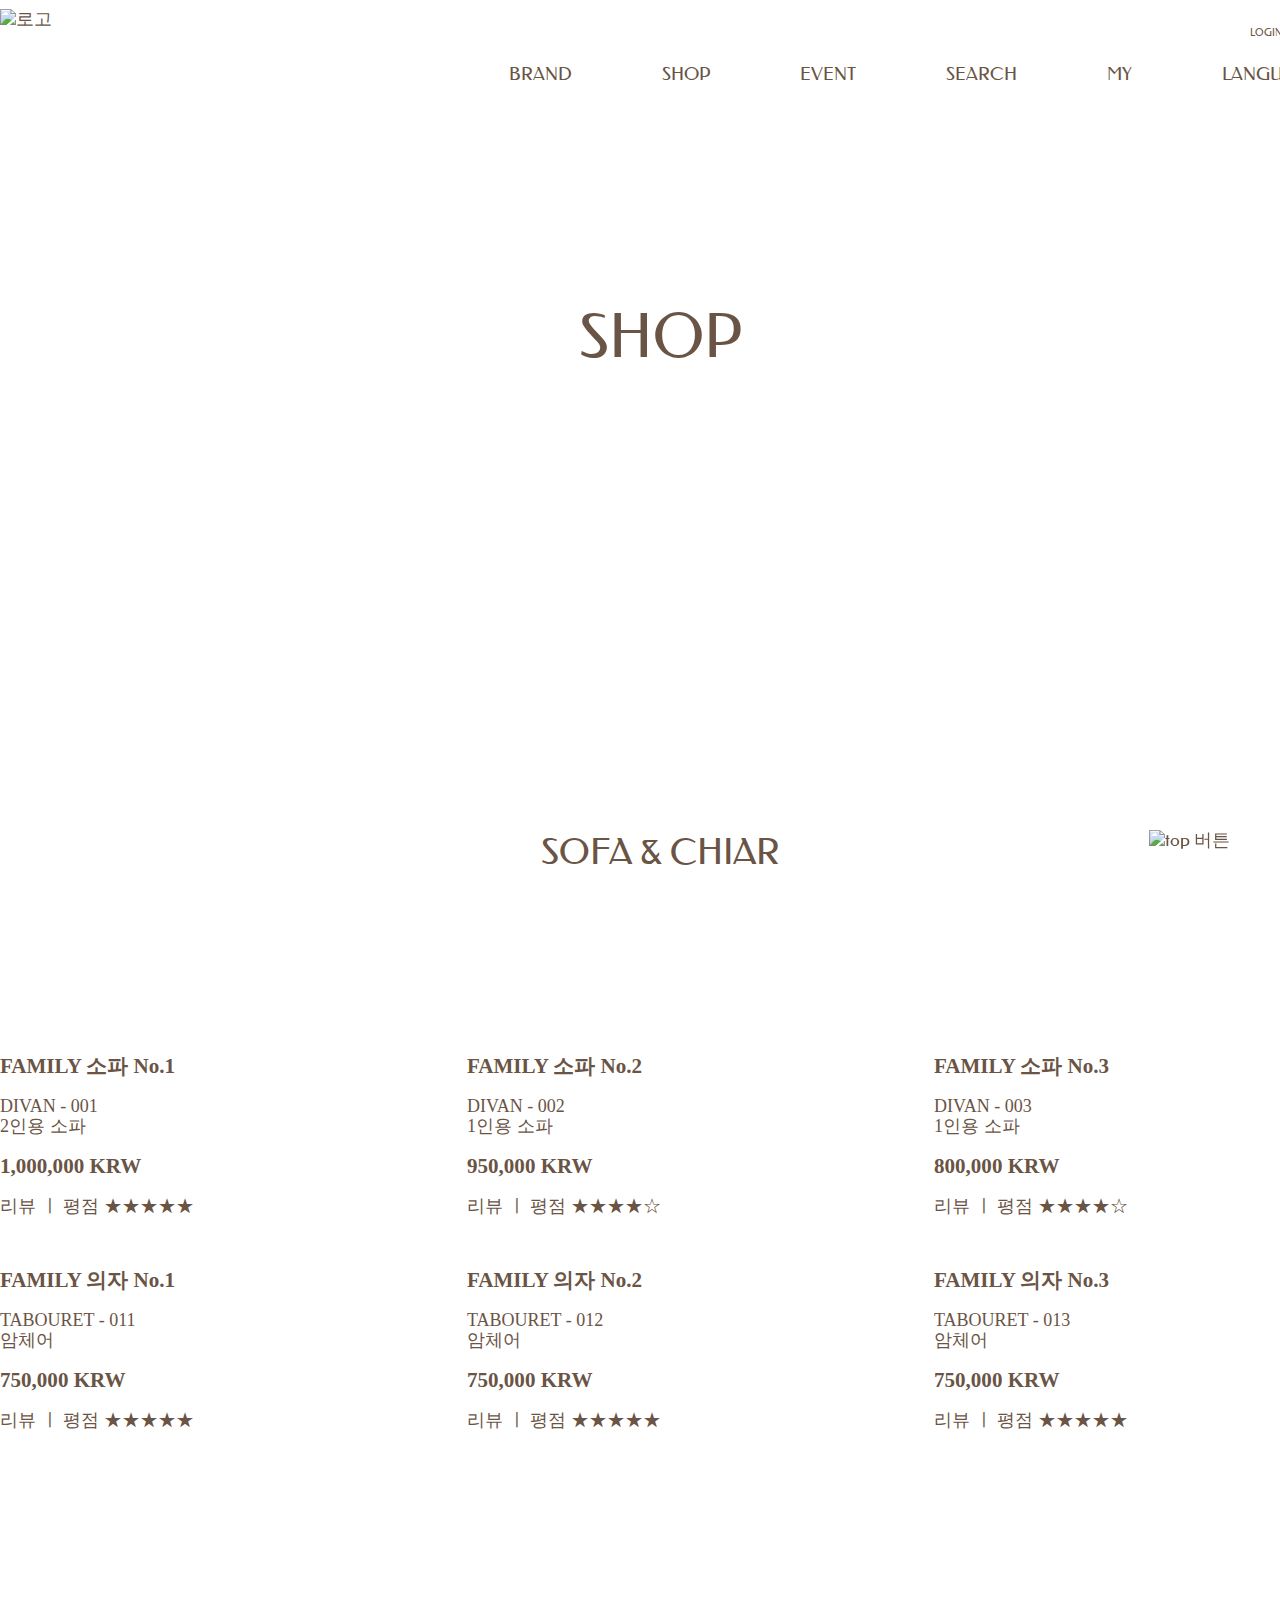
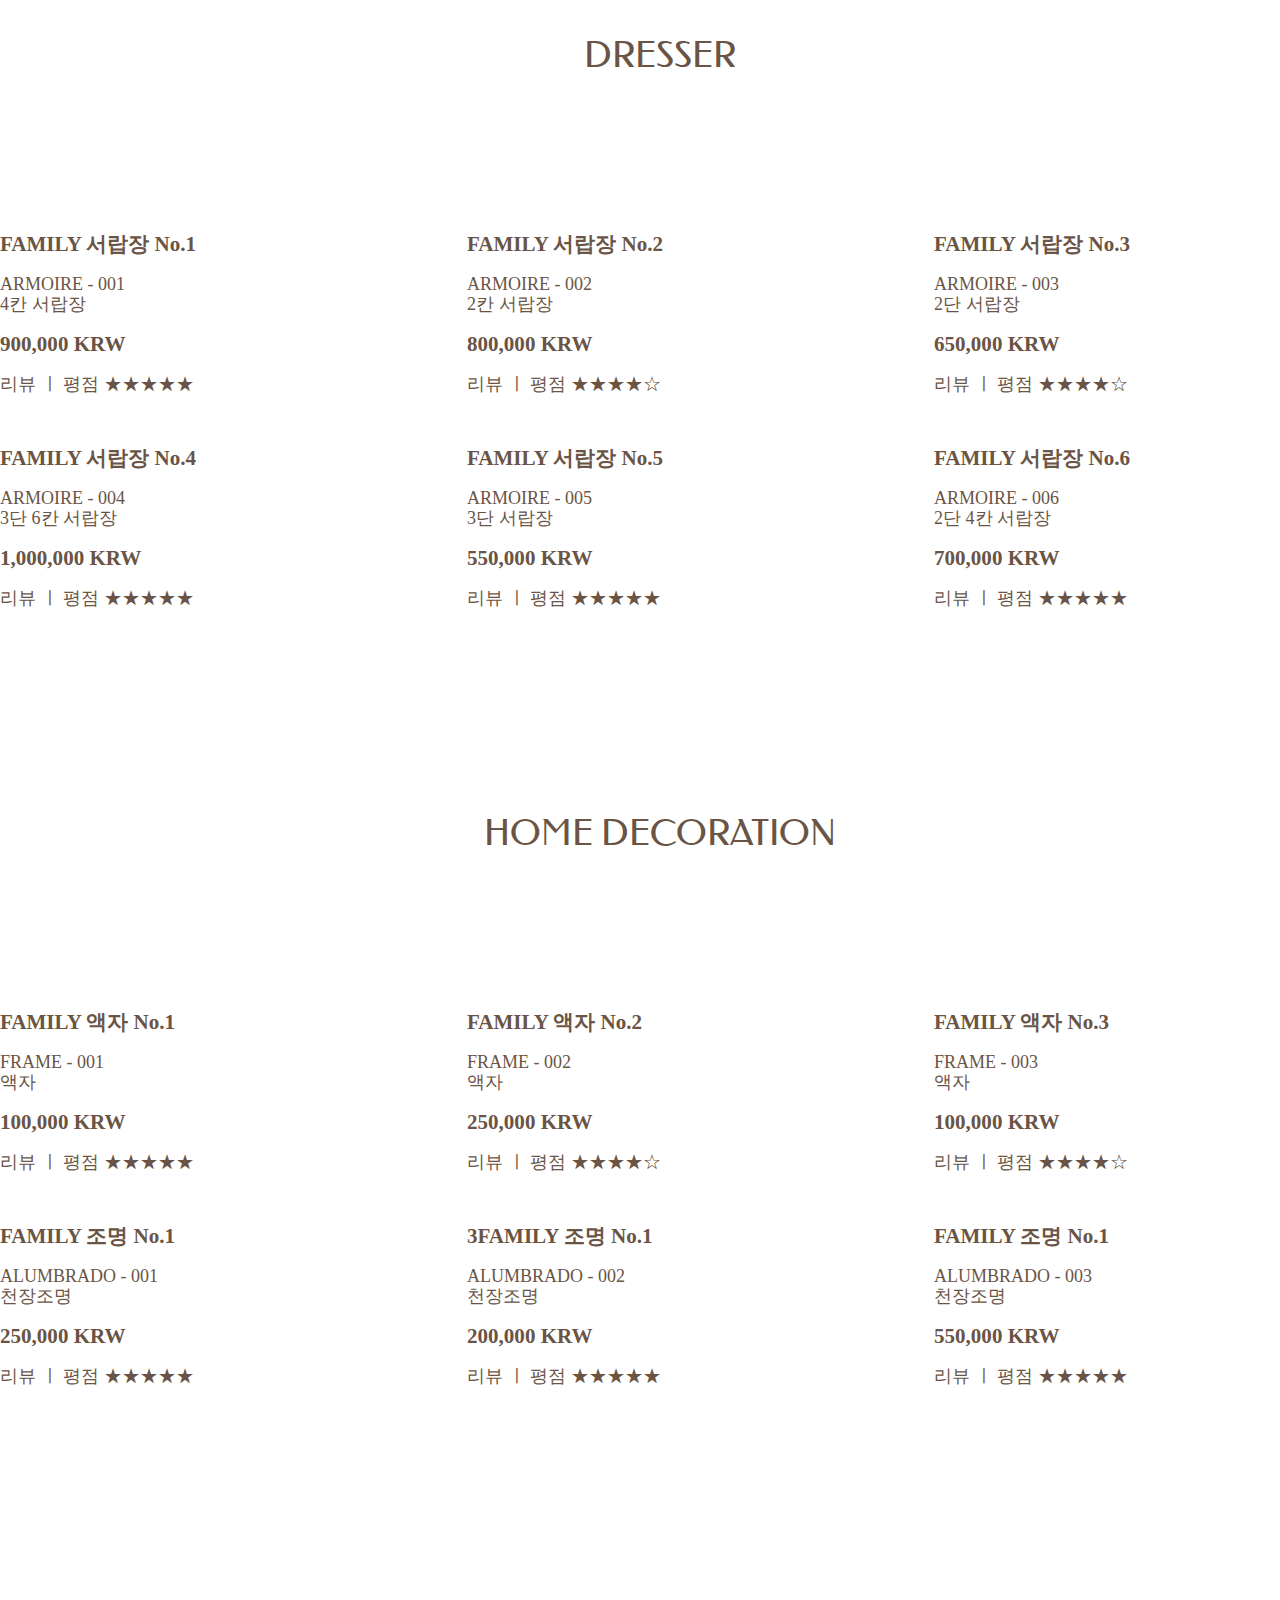
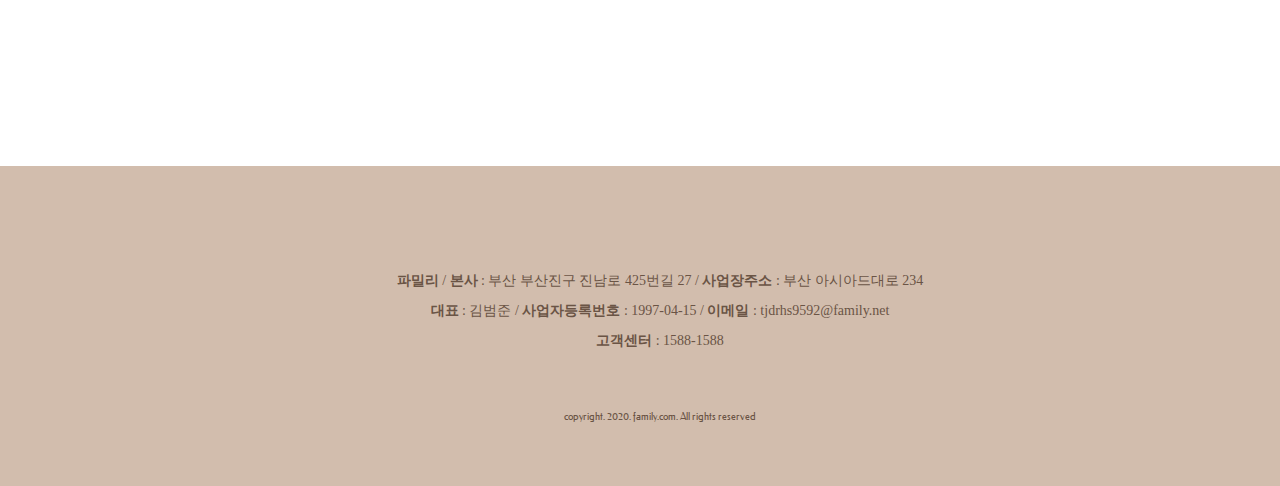
==== fuinitlre.html @ 47c03c21 "Add files via upload" ====
<!DOCTYPE html>
<html lang="ko">
<head>
    <meta charset="UTF-8">
    <meta http-equiv="X-UA-Compatible" content="IE=edge">
    <meta name="viewport" content="1400px">
    <title>SHOP</title>
    <link href="./logo.png" rel="icon" type="image/png" sizes="32x32">
    <link rel="preconnect" href="https://fonts.googleapis.com">
<link rel="preconnect" href="https://fonts.gstatic.com" crossorigin>
<link href="https://fonts.googleapis.com/css2?family=Federo&family=Open+Sans:ital,wght@0,400;0,500;0,600;0,700;0,800;1,300;1,400;1,500;1,600;1,700;1,800&display=swap" rel="stylesheet">
    <link href="https://unpkg.com/aos@2.3.1/dist/aos.css" rel="stylesheet">
    <link href="css/swiper.css" rel="stylesheet" type="text/css"><!-- 수정X -->
	<link href="css/slidebanner.css" rel="stylesheet" type="text/css"><!--디자인에 맞게 수정-->
    <link rel="stylesheet" href="./fuinitlre.css">
</head>

<body>
    <div id="header"><!--헤더-->
        <div class="header_inner"><!--네비게이션-->
            <a href="./index.html"><img src="./img/Layer37.png" alt="로고"></a>
            <div class="header_right">
            <p><a href="#">LOGIN</a><a href="#">JOIN</a></p>
            <ul class="nav">
                <li>
                    <a href="./sub1.html">BRAND</a>
                    <ul class="sub">
                        <li><a href="./sub1.html">BRAND</a></li>
                        <li><a href="./sub2.html">LOGO</a></li>
                        <li><a href="./sub3.html">ROAD</a></li>
                    </ul>
                </li>
                <li>
                    <a href="./fuinitlre.html">SHOP</a>
                    <ul class="sub">
                        <li><a href="./fuinitlre.html#sofa">SOFA & CHAIR</a></li>
                        <li><a href="./fuinitlre.html#dresser">DRESSER</a></li>
                        <li><a href="./fuinitlre.html#decoration">HOME DECORATION</a></li>
                    </ul>
                </li>
                <li>
                    <a href="./event.html">EVENT</a>
                    <ul class="sub">
                        <li><a href="./event.html#a">COUPON</a></li>
                        <li><a href="./event.html#b">DELIVER</a></li>
                        <li><a href="./event.html#c">CS</a></li>
                    </ul>
                </li>
                <li><a href="#">SEARCH</a></li>
                <li><a href="#">MY</a></li>
                <li>
                    <a href="#">LANGUAGE</a>
                    <ul class="sub">
                        <li><a href="#">KO</a></li>
                        <li><a href="#">EN</a></li>
                    </ul>
                </li>
            </ul>
        </div>
        </div><!--네비게이션-->
    </div><!--헤더-->
<div id="main">
    <p class="main_inner">SHOP</p>
</div>
    
    <div id="button">
       <ul>
        <li><a href="#sofa"><img src="./img/z1.png" alt=""></a></li>
        <li><a href="#dresser"><img src="./img/z2.png" alt=""></a></li>
        <li><a href="#decoration"><img src="./img/z3.png" alt=""></a></li>
       </ul>
    </div>
    
    <div id="sofa" class="sofa">
        <h1 class="a">SOFA & CHIAR</h1>
        <ul>
            <li>
                <a href="./sub4.html"><img src="./img/z4.png" alt="">
                <h3>FAMILY 소파 No.1</h3>
                <p>DIVAN - 001<br>
                    2인용 소파</p>
                <h3>1,000,000 KRW</h3>
                <p>리뷰 ㅣ 평점 ★★★★★<img src="./img/ha.png" alt="" class="ha"></p>
            </a>
        </li>
            <li>
                <a href="#"><img src="./img/z5.png" alt="" class="ma">
                <h3>FAMILY 소파 No.2</h3>
                <p>DIVAN - 002<br>
                    1인용 소파</p>
                <h3>950,000 KRW</h3>
                <p>리뷰 ㅣ 평점 ★★★★☆<img src="./img/ha.png" alt="" class="ha"></p>
                </a>
            </li>
            <li>
                <a href="#"><img src="./img/z6.png" alt="">
                    <h3>FAMILY 소파 No.3</h3>
                    <p>DIVAN - 003<br>
                        1인용 소파</p>
                    <h3>800,000 KRW</h3>
                    <p>리뷰 ㅣ 평점 ★★★★☆<img src="./img/ha.png" alt="" class="ha"></p> 
                </a>
            </li>
            <li>
                <a href="#"><img src="./img/z7.png" alt="">
                    <h3>FAMILY 의자 No.1</h3>
                    <p>TABOURET - 011<br>
                        암체어</p>
                    <h3>750,000 KRW</h3>
                    <p>리뷰 ㅣ 평점 ★★★★★<img src="./img/ha.png" alt="" class="ha"></p> 
                </a>
            </li>
            <li>
                <a href="#"><img src="./img/z8.png" alt="" class="ma">
                    <h3>FAMILY 의자 No.2</h3>
                    <p>TABOURET - 012<br>
                        암체어</p>
                    <h3>750,000 KRW</h3>
                    <p>리뷰 ㅣ 평점 ★★★★★<img src="./img/ha.png" alt="" class="ha"></p>
                </a>
            </li>
            <li>
                <a href="#"><img src="./img/z9.png" alt="">
                    <h3>FAMILY 의자 No.3</h3>
                    <p>TABOURET - 013<br>
                        암체어</p>
                    <h3>750,000 KRW</h3>
                    <p>리뷰 ㅣ 평점 ★★★★★<img src="./img/ha.png" alt="" class="ha"></p>
                </a>
            </li>
        </ul>
    </div>
    <div id="dresser" class="sofa">
        <h1 class="b">DRESSER</h1>
        <ul>
            <li>
                <a href="./sub5.html"><img src="./img/z10.png" alt="">
                <h3>FAMILY 서랍장 No.1</h3>
                <p>ARMOIRE - 001<br>
                    4칸 서랍장</p>
                <h3>900,000 KRW</h3>
                <p>리뷰 ㅣ 평점 ★★★★★<img src="./img/ha.png" alt="" class="ha"></p>
            </a>
        </li>
            <li>
                <a href="#"><img src="./img/z11.png" alt="" class="ma">
                <h3>FAMILY 서랍장 No.2</h3>
                <p>ARMOIRE - 002<br>
                    2칸 서랍장</p>
                <h3>800,000 KRW</h3>
                <p>리뷰 ㅣ 평점 ★★★★☆<img src="./img/ha.png" alt="" class="ha"></p>
                </a>
            </li>
            <li>
                <a href="#"><img src="./img/z12.png" alt="">
                    <h3>FAMILY 서랍장 No.3</h3>
                    <p>ARMOIRE - 003<br>
                        2단 서랍장</p>
                    <h3>650,000 KRW</h3>
                    <p>리뷰 ㅣ 평점 ★★★★☆<img src="./img/ha.png" alt="" class="ha"></p> 
                </a>
            </li>
            <li>
                <a href="#"><img src="./img/z13.png" alt="">
                    <h3>FAMILY 서랍장 No.4</h3>
                    <p>ARMOIRE - 004<br>
                        3단 6칸 서랍장</p>
                    <h3>1,000,000 KRW</h3>
                    <p>리뷰 ㅣ 평점 ★★★★★<img src="./img/ha.png" alt="" class="ha"></p> 
                </a>
            </li>
            <li>
                <a href="#"><img src="./img/z14.png" alt="" class="ma">
                    <h3>FAMILY 서랍장 No.5</h3>
                    <p>ARMOIRE - 005<br>
                        3단 서랍장</p>
                    <h3>550,000 KRW</h3>
                    <p>리뷰 ㅣ 평점 ★★★★★<img src="./img/ha.png" alt="" class="ha"></p>
                </a>
            </li>
            <li>
                <a href="#"><img src="./img/z15.png" alt="">
                    <h3>FAMILY 서랍장 No.6</h3>
                    <p>ARMOIRE - 006<br>
                        2단 4칸 서랍장</p>
                    <h3>700,000 KRW</h3>
                    <p>리뷰 ㅣ 평점 ★★★★★<img src="./img/ha.png" alt="" class="ha"></p>
                </a>
            </li>
        </ul>
    </div>
    <div id="decoration" class="sofa">
        <h1 class="c">HOME DECORATION</h1>
        <ul>
            <li>
                <a href="#"><img src="./img/z16.png" alt="">
                <h3>FAMILY 액자 No.1</h3>
                <p>FRAME - 001<br>
                    액자</p>
                <h3>100,000 KRW</h3>
                <p>리뷰 ㅣ 평점 ★★★★★<img src="./img/ha.png" alt="" class="ha"></p>
            </a>
        </li>
            <li>
                <a href="#"><img src="./img/z17.png" alt="" class="ma">
                <h3>FAMILY 액자 No.2</h3>
                <p>FRAME - 002<br>
                    액자</p>
                <h3>250,000 KRW</h3>
                <p>리뷰 ㅣ 평점 ★★★★☆<img src="./img/ha.png" alt="" class="ha"></p>
                </a>
            </li>
            <li>
                <a href="#"><img src="./img/z18.png" alt="">
                    <h3>FAMILY 액자 No.3</h3>
                    <p>FRAME - 003<br>
                        액자</p>
                    <h3>100,000 KRW</h3>
                    <p>리뷰 ㅣ 평점 ★★★★☆<img src="./img/ha.png" alt="" class="ha"></p> 
                </a>
            </li>
            <li>
                <a href="#"><img src="./img/z19.png" alt="">
                    <h3>FAMILY 조명 No.1</h3>
                    <p>ALUMBRADO - 001<br>
                       천장조명</p>
                    <h3>250,000 KRW</h3>
                    <p>리뷰 ㅣ 평점 ★★★★★<img src="./img/ha.png" alt="" class="ha"></p> 
                </a>
            </li>
            <li>
                <a href="#"><img src="./img/z20.png" alt="" class="ma">
                    <h3>3FAMILY 조명 No.1</h3>
                    <p>ALUMBRADO - 002<br>
                        천장조명</p>
                    <h3>200,000 KRW</h3>
                    <p>리뷰 ㅣ 평점 ★★★★★<img src="./img/ha.png" alt="" class="ha"></p>
                </a>
            </li>
            <li>
                <a href="#"><img src="./img/z21.png" alt="">
                    <h3>FAMILY 조명 No.1</h3>
                    <p>ALUMBRADO - 003<br>
                        천장조명</p>
                    <h3>550,000 KRW</h3>
                    <p>리뷰 ㅣ 평점 ★★★★★<img src="./img/ha.png" alt="" class="ha"></p>
                </a>
            </li>
        </ul>
    </div>

    <div id="con">
       <a href="./event.html#a"><img src="./img/z22.png" alt=""></a>
    </div>
    <div id="con2">
        <a href="./event.html#b"><img src="./img/z23.png" alt=""></a>
     </div>
     <div id="footer">
        <div class="footer_inner">
            <a href="#" class="insta"><img src="./img/insta.png" alt=""></a><a href="#" class="facebook"><img src="./img/facebook.png" alt=""></a><a href="#" class="twiter"><img src="./img/twiter.png" alt=""></a><a href="#" class="kakao"><img src="./img/kakao.png" alt=""></a>
            <p class="text4"><span>파밀리</span> / <span>본사</span> : 부산 부산진구 진남로 425번길 27 / <span>사업장주소</span> : 부산 아시아드대로 234
                <br><span>대표</span> : 김범준 / <span>사업자등록번호</span> : 1997-04-15 / <span>이메일</span> : tjdrhs9592@family.net<br>
                <span>고객센터</span> : 1588-1588</p>
            <p class="text5">copyright. 2020. family.com. All rights reserved</p>
        </div>
    </div>
    <a href="#" class="top_button"><img src="./img/UP.png" alt="top 버튼"></a>

    <script src="https://unpkg.com/aos@2.3.1/dist/aos.js"></script><!-- aos 라이브러리 -->
    <script src="script/aos.js"></script><!-- aos 소스 -->
    <!-- 슬라이드 js -->
<script src="https://code.jquery.com/jquery-2.2.0.min.js"></script><!-- 제이쿼리 라이브러리,수정X -->
<script src="script/swiper.min.js"></script><!-- 수정X -->
<script src="script/slidebanner.js"></script><!--디자인에 맞게 수정-->
<script src="./script/menu.js"></script>
</body>
</html>
---- fuinitlre.css ----
*{margin: 0; padding: 0;}
ul{list-style: none;}
a{text-decoration: none; color: #6a5445;}
body{
    font-family: 'Federo';
    font-size: 18px;
    line-height: 20px;
    color: #6a5445;
    min-width: 1320px;
    background: url(./img/sub.13.png) no-repeat center top;
}
/*헤더*/
#header{
    height: 92px;
}
.header_inner{
    margin: 0 auto;
    width: 1320px;
}
.header_inner img{
    margin-top: 9px;
}
.header_right{
    float: right;
}
.header_right p{
    text-align: right;
}
.header_right p a{
    display: inline-block;
    margin: 22px 5px;
    font-size: 10px;
    color: #6a5445;
}
.header_right p a:nth-child(1):hover{
    color: #f58a6b;
}
.header_right p a:nth-child(2):hover{
    color: #4b7565;
}
.nav >li{
    float: left;
    position: relative;
    margin-left: 90px;
}
.nav >li> a{
    display: block;
    padding-bottom: 10px;
}

/*서브메뉴 꾸미기*/
.sub{
    position: absolute;
    left: 50%;
    transform: translateX(-50%);
    width: 140px;
    z-index: 99;
}
.sub li a{
    display: block;
    text-align: center;
    background-color: rgba(72, 57, 47, 0.5);
    color: #eee8e6;
    padding: 20px 0;
    font-size: 12px;
}
.sub li a:hover{   
    color: #f58a6b;
}

/*서브메뉴 없애기*/
.sub{
    display: none;
}

/*서브메뉴 나타나게 만들기*/

/*메인*/
#main{
    width: 1320px;
    margin: 235px auto;
}
.main_inner{
    font-size: 60px;
    text-align: center;
}

/*버튼 아이콘*/
#button{
    width: 530px;
    margin: 0 auto;
    overflow: hidden;
}

#button li{
    float: left;
    display: inline-block;
    margin-left: 40px;
}

/*소파 의자*/
.sofa{
    width: 1320px;
    margin: auto;
    overflow: hidden;
}
.a{
    background: url(./img/sub.1.png) no-repeat 510px;
    text-align: center;
    line-height: 100px;
    margin-top: 200px;
    margin-bottom: 100px;
    font-weight: lighter;
}
.b{
    background: url(./img/green.png) no-repeat 560px;
    text-align: center;
    line-height: 50px;
    margin-top: 200px;
    margin-bottom: 100px;
    font-weight: lighter;
}
.c{
    background: url(./img/sub.1.png) no-repeat 460px;
    text-align: center;
    line-height: 50px;
    margin-top: 200px;
    margin-bottom: 100px;
    font-weight: lighter;
}

.sofa>ul>li> a> img{
    margin-top: 30px;
}
.sofa ul li{
    float: left;
    width: 386px;
}
.sofa ul li:nth-child(2),.sofa ul li:nth-child(5){
    margin: 0 81px;
}
h3{
    margin-top: 20px;
    font-family: 'Pretendard';
}
.sofa p{
    margin-top: 20px;
    font-family: 'Pretendard';
}
#sofa li:nth-child(1){
    background: url(./img/NEWBEST.png) no-repeat right 80%}
 #sofa li:nth-child(2){
    background: url(./img/NEW.png) no-repeat right 75%}
    #sofa li:nth-child(5){
        background: url(./img/BEST.png) no-repeat right 75%}
        #sofa li:nth-child(4){
            background: url(./img/BEST.png) no-repeat right 75%}
            #sofa li:nth-child(6){
                background: url(./img/NEW.png) no-repeat right 75%}
#dresser li:nth-child(1){background: url(./img/NEWBEST.png) no-repeat right 80%}
#dresser li:nth-child(3){background: url(./img/NEW.png) no-repeat right 75%}
#dresser li:nth-child(5){background: url(./img/BEST.png) no-repeat right 75%}
#decoration li:nth-child(1){background: url(./img/NEW.png) no-repeat right 75%}
#decoration li:nth-child(2){background: url(./img/NEWBEST.png) no-repeat right 80%}
#decoration li:nth-child(4){background: url(./img/NEW.png) no-repeat right 75%}
#decoration li:nth-child(6){background: url(./img/BEST.png) no-repeat right 75%}
.ha{
    float: right;
    margin-top: -10px;
    filter: grayscale(1);
}
.ha:hover{
    float: right;
    margin-top: -10px;
    filter: grayscale(0);
}
/*프로모션*/
#con{
    width: 1320px;
    margin: auto;
    margin-top: 200px;
}
#con2{
    width: 1320px;
    margin:  40px auto;
    margin-bottom: 100px;
}

/*푸터*/
#footer{
    background-color: #d2bdad;
    height: 320px;
    margin-top: 30px;
    text-align: center;
}
.footer_inner{
    margin: auto;
    width: 1320px;
}
#footer a{
    display: inline-block;
    padding: 10px 10px;
    margin-top: 30px;
}
#footer a:hover{
    opacity: 0.5;
}
.text4{
    font-family: 'Pretendard';
    font-size: 14px;
    color: #6a5445;
    line-height: 30px;
    margin-top: 30px;
}
.text5{
    font-size: 10px;
    margin-top: 50px;
}
span{
    font-weight: bold;
}
/* 탑버튼 */
.top_button{
    position: fixed;
    right: 50px;
    bottom: 50px;
}
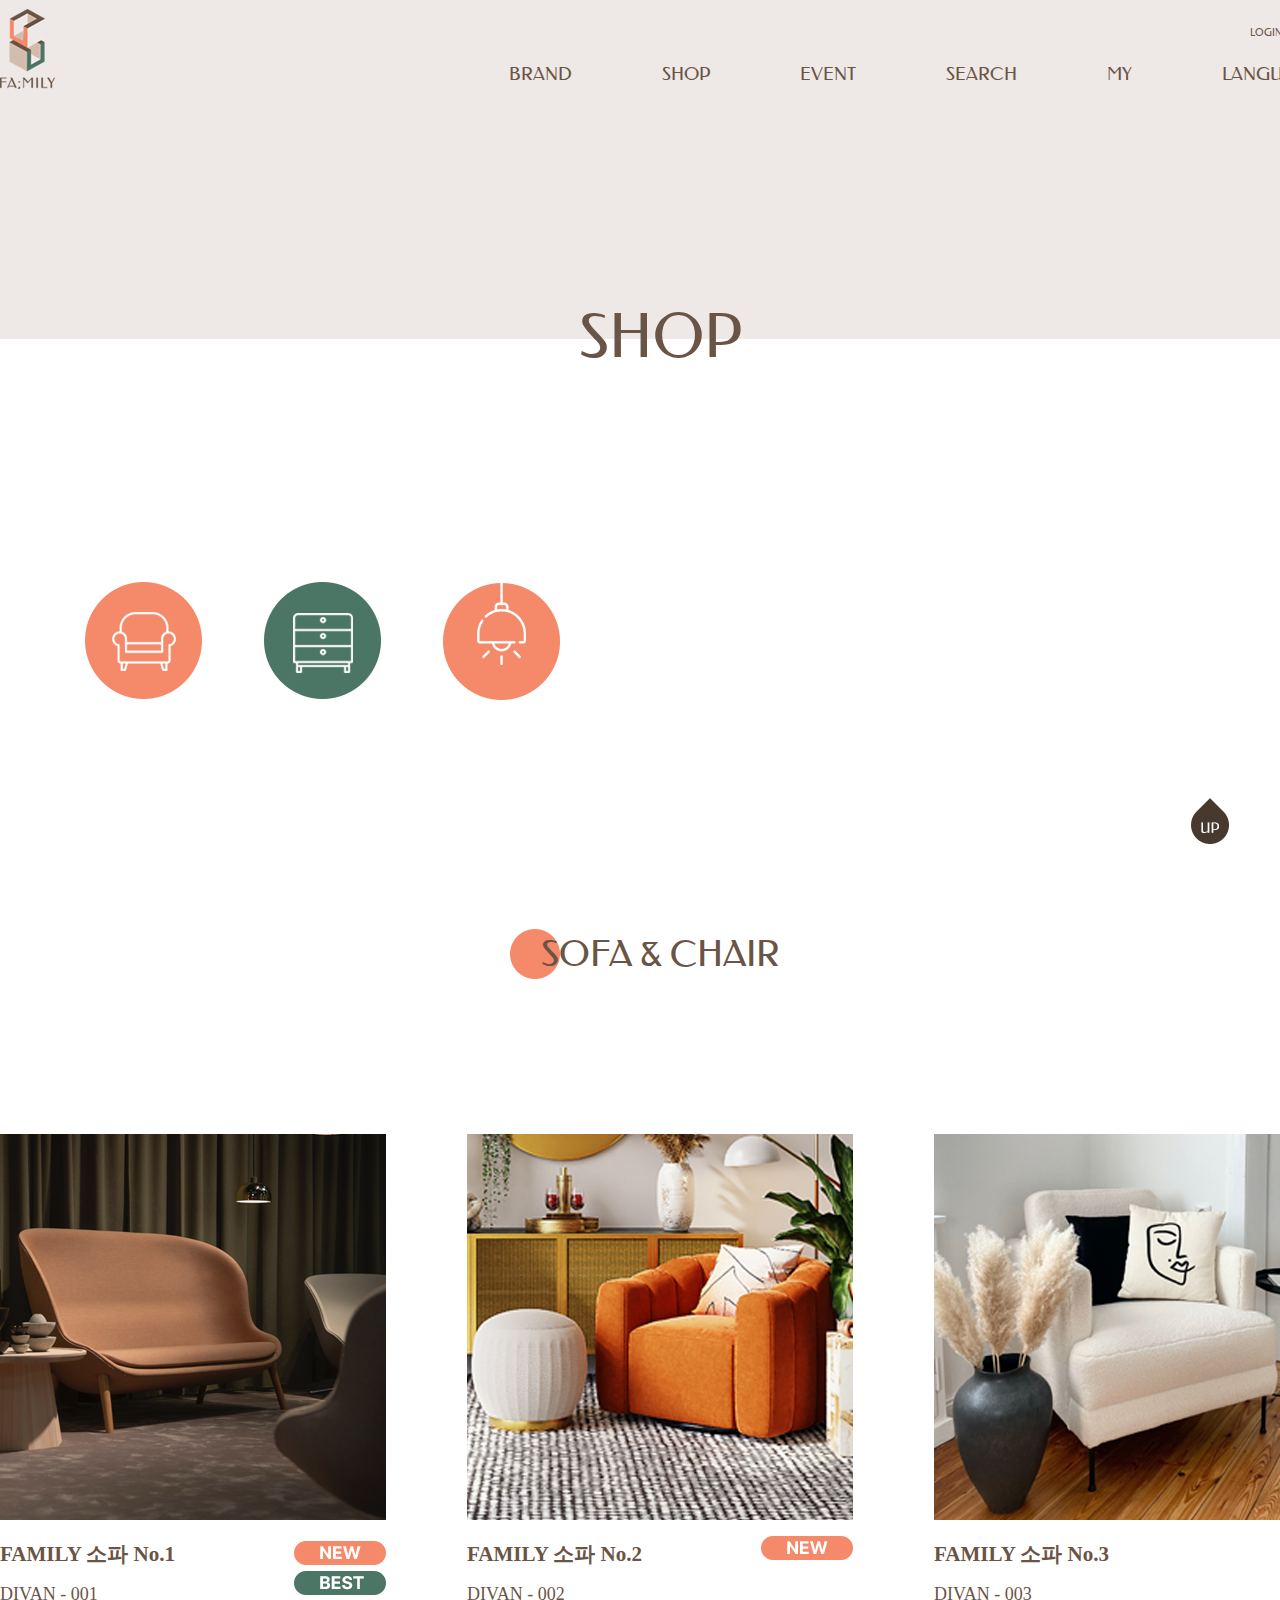
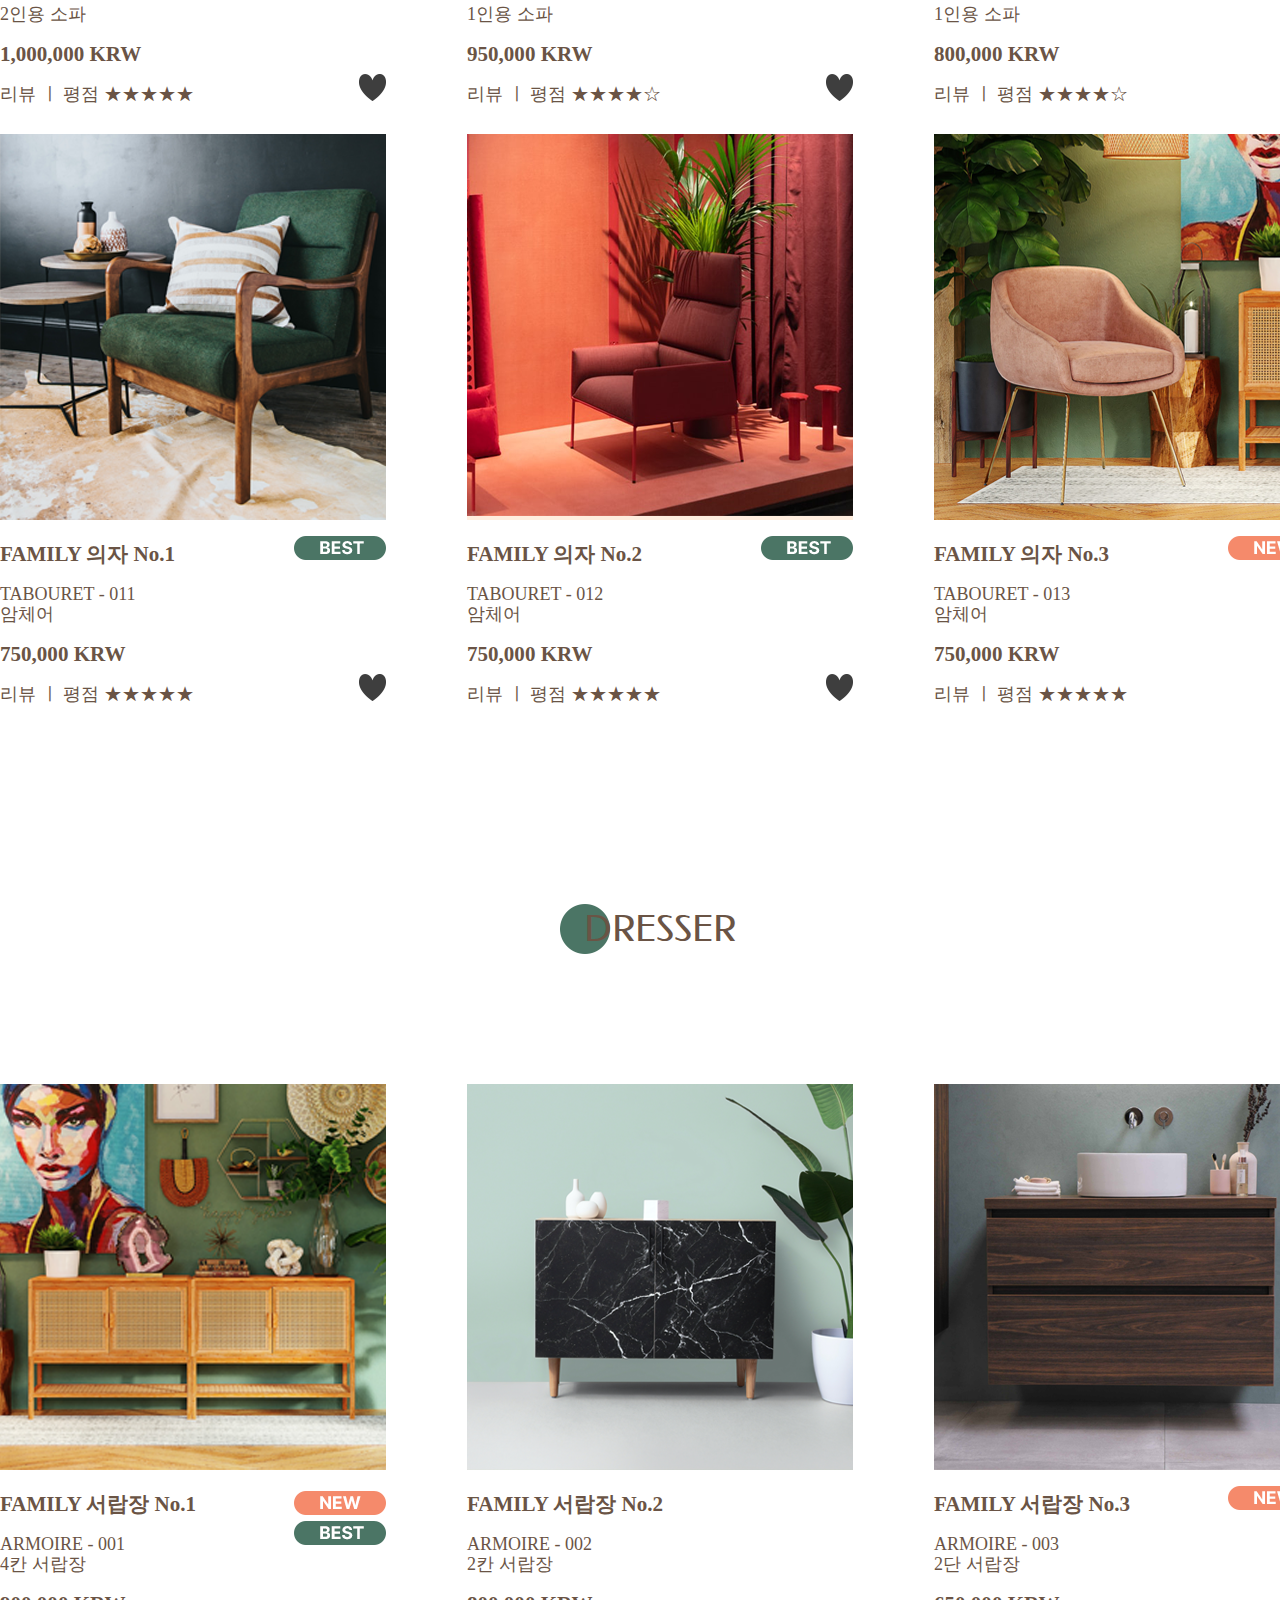
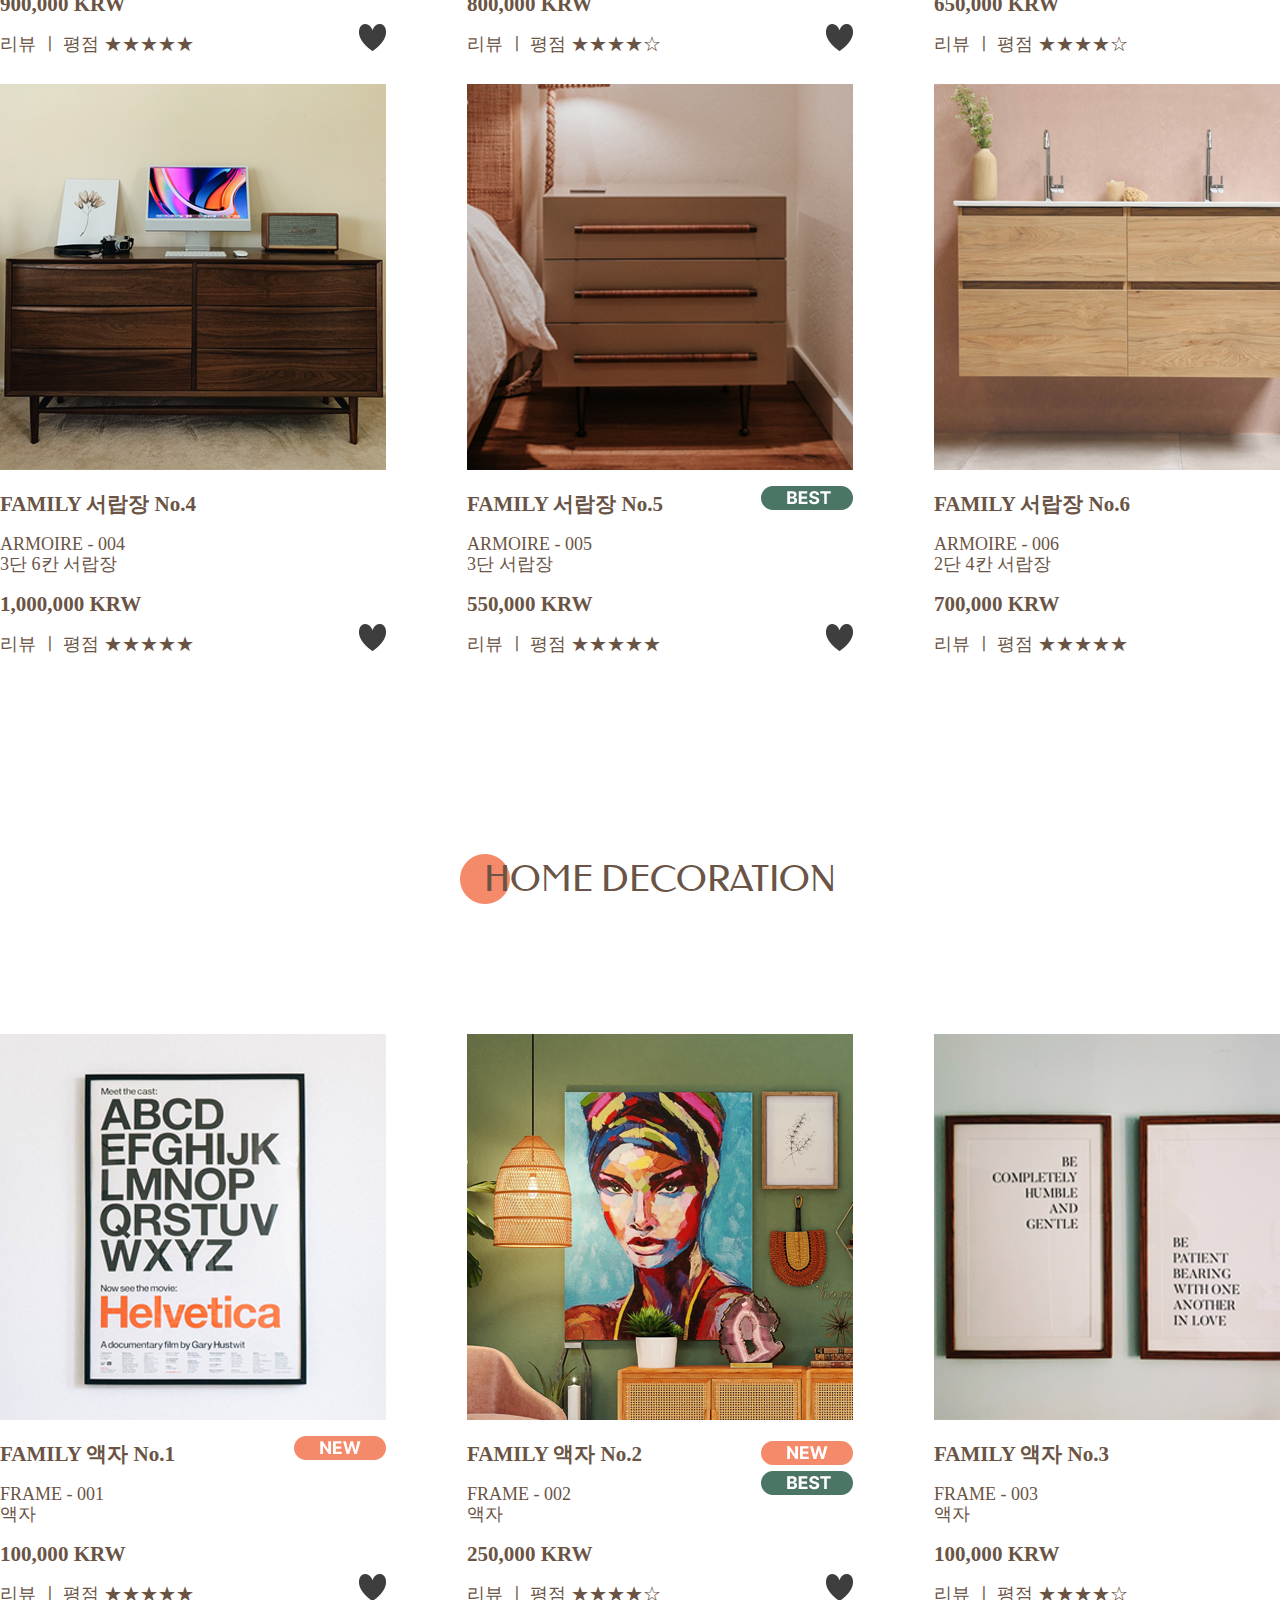
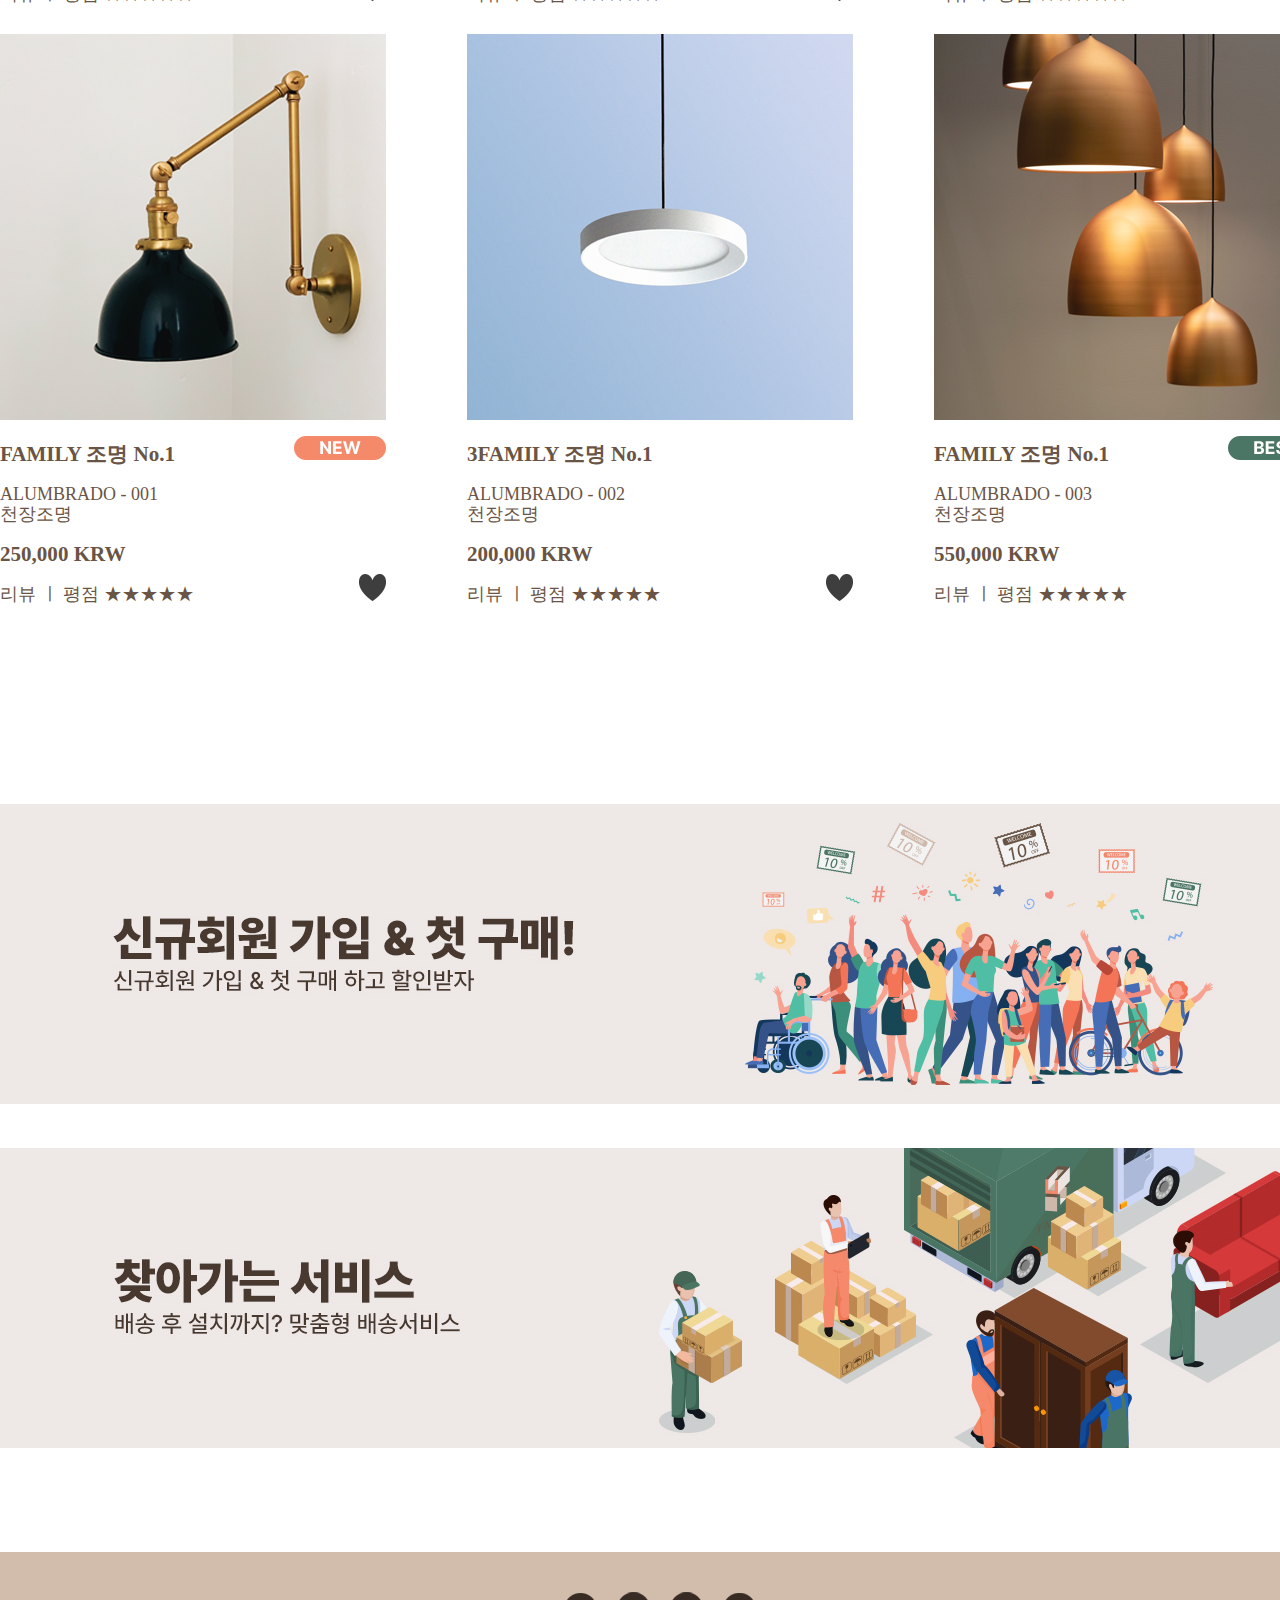
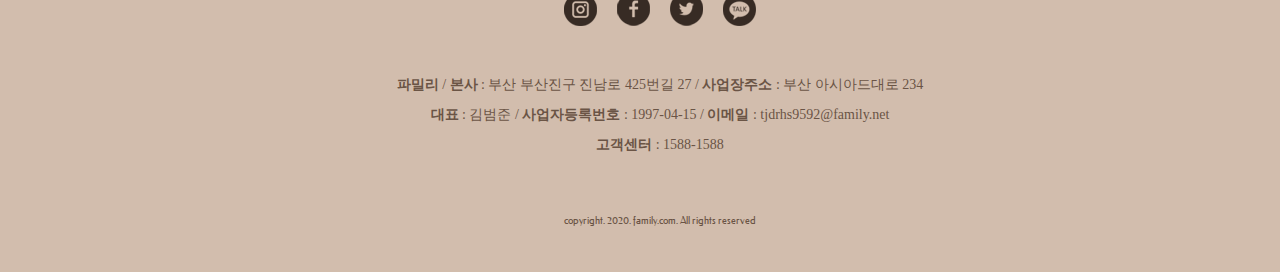
==== commit 568670ab: "Add files via upload" ====
--- a/fuinitlre.html
+++ b/fuinitlre.html
@@ -65,14 +65,29 @@
     
     <div id="button">
        <ul>
-        <li><a href="#sofa"><img src="./img/z1.png" alt=""></a></li>
-        <li><a href="#dresser"><img src="./img/z2.png" alt=""></a></li>
-        <li><a href="#decoration"><img src="./img/z3.png" alt=""></a></li>
+        <li>
+            <a href="#sofa"><img src="./img/z1.png" alt="">
+            <div class="white">
+                <p class="white_inner">SOFA & CHAIR</p>
+            </div></a>
+        </li>
+        <li>
+            <a href="#dresser"><img src="./img/z2.png" alt="">
+            <div class="white">
+                <p class="white_inner">DRESSER</p>
+            </div></a>
+        </li>
+        <li>
+            <a href="#decoration"><img src="./img/z3.png" alt="">
+            <div class="white">
+                <p class="white_inner">HOME DECORATION</p>
+            </div></a>
+        </li>
        </ul>
     </div>
     
     <div id="sofa" class="sofa">
-        <h1 class="a">SOFA & CHIAR</h1>
+        <h1 class="a">SOFA & CHAIR</h1>
         <ul>
             <li>
                 <a href="./sub4.html"><img src="./img/z4.png" alt="">
--- a/css/slidebanner.css
+++ b/css/slidebanner.css
@@ -0,0 +1,53 @@
+*{margin:0; padding:0;}
+
+/* 슬라이드배너 꾸미기 */
+.box1 .slide { width:500px; height:100%; margin: auto;}
+.box2 .slide { width:500px; height:100%; margin: auto;}
+.box1 .slide .swiper-slide {text-align: center; font-size: 18px; background: #fff;
+			  /* Center slide text vertically */
+			  display: -webkit-box;
+			  display: -ms-flexbox;
+			  display: -webkit-flex;
+			  display: flex;
+			  -webkit-box-pack: center;
+			  -ms-flex-pack: center;
+			  -webkit-justify-content: center;
+			  justify-content: center;
+			  -webkit-box-align: center;
+			  -ms-flex-align: center;
+			  -webkit-align-items: center;
+			  align-items: center; }
+ .box2 .slide .swiper-slide {text-align: center; font-size: 18px; background: #eee8e6;
+				/* Center slide text vertically */
+				display: -webkit-box;
+				display: -ms-flexbox;
+				display: -webkit-flex;
+				display: flex;
+				-webkit-box-pack: center;
+				-ms-flex-pack: center;
+				-webkit-justify-content: center;
+				justify-content: center;
+				-webkit-box-align: center;
+				-ms-flex-align: center;
+				-webkit-align-items: center;
+				align-items: center; }
+
+.slide  .swiper-slide img{
+	display: block; 
+	width:100%;
+}
+
+/*이동버튼 영역*/
+.slide .swiper-button-next:after,
+.slide .swiper-button-prev:after{display:none;}/* 소스에 들어있는 버튼 삭제 */
+.slide .swiper-button-next,
+.slide .swiper-button-prev{width:27px; height:50px;}/* 버튼 크기 */
+.slide .swiper-button-prev{left:10px; background:url(../images/prev.png);}/* 버튼 위치, 버튼 이미지 */
+.slide .swiper-button-next{right:10px; background:url(../images/next.png);}/* 버튼 위치, 버튼 이미지 */
+.slide .swiper-button-prev:hover{background:url(../images/prev_hover.png);}/* 버튼 호버 이미지 */
+.slide .swiper-button-next:hover{background:url(../images/next_hover.png);}/* 버튼 호버 이미지 */
+
+/*블릿버튼 영역*/
+.slide .swiper-pagination-bullet{background:pink; width:10px; height:10px; opacity:0.5;}/* 블릿버튼 크기, 색상, 투명도 */
+.slide .swiper-pagination-bullet-active{opacity:1;} /* 블릿버튼 페이지 표시날 때 투명도 */ 
+.swiper-container-horizontal > .swiper-pagination-bullets{bottom:10px;}/* 블릿버튼 위치 */--- a/fuinitlre.css
+++ b/fuinitlre.css
@@ -87,15 +87,40 @@
 
 /*버튼 아이콘*/
 #button{
-    width: 530px;
+    width: 1150px;
     margin: 0 auto;
     overflow: hidden;
 }
 
 #button li{
     float: left;
-    display: inline-block;
-    margin-left: 40px;
+    margin-left: 62px;
+    position: relative;
+    overflow: hidden;
+}
+
+#button li:nth-child(1){
+    margin-left: 0;
+}
+.white{
+    background-color: rgba(103, 76, 50, 0.5);
+    position: absolute;
+    top: 0;
+    left: 0;
+    width: 342px;
+    height: 193px;
+    text-align: center;
+    opacity: 0;/*투명하게 만들기*/
+    transition: all 1s;
+}
+.white_inner{
+    color: white;
+    margin-top: 90px;
+    font-size: 25px;
+}
+#button li:hover .white{
+    opacity: 1;
+    transform: scale(1.0, 1.0);
 }
 
 /*소파 의자*/
